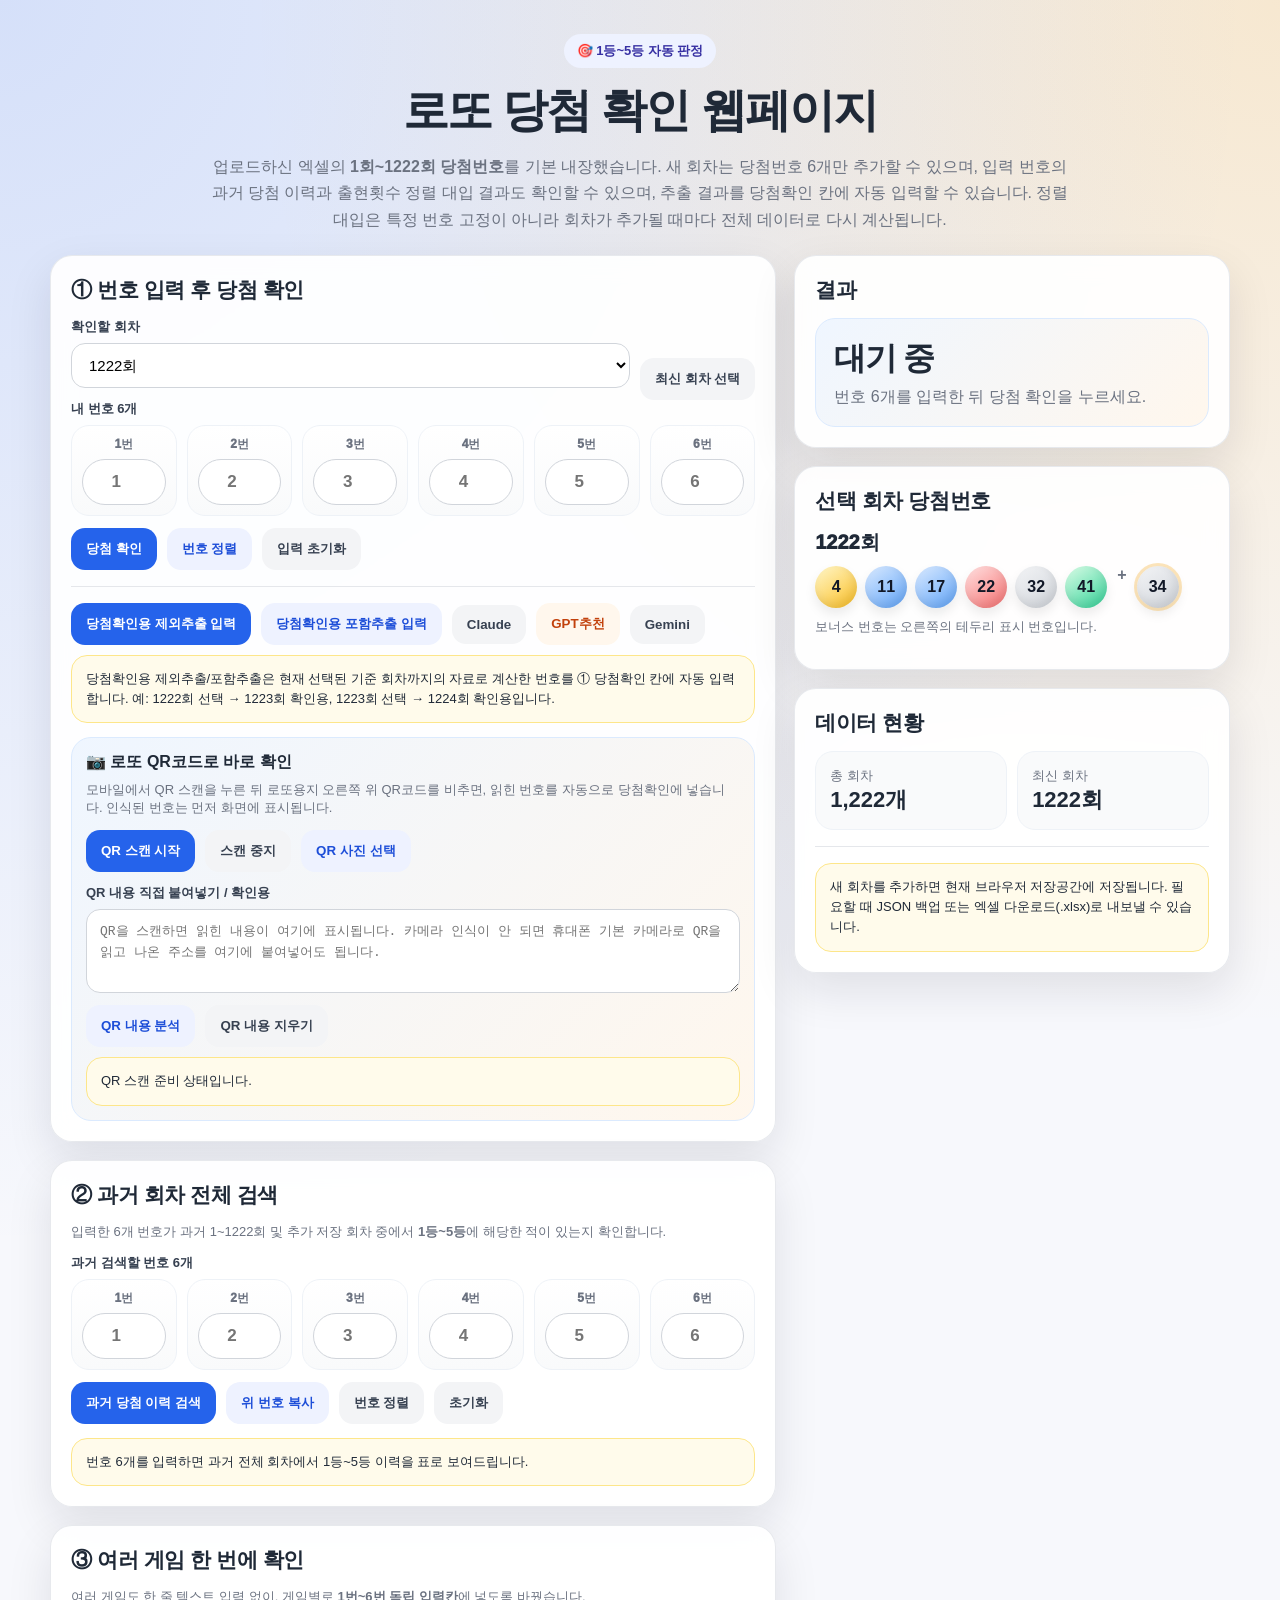
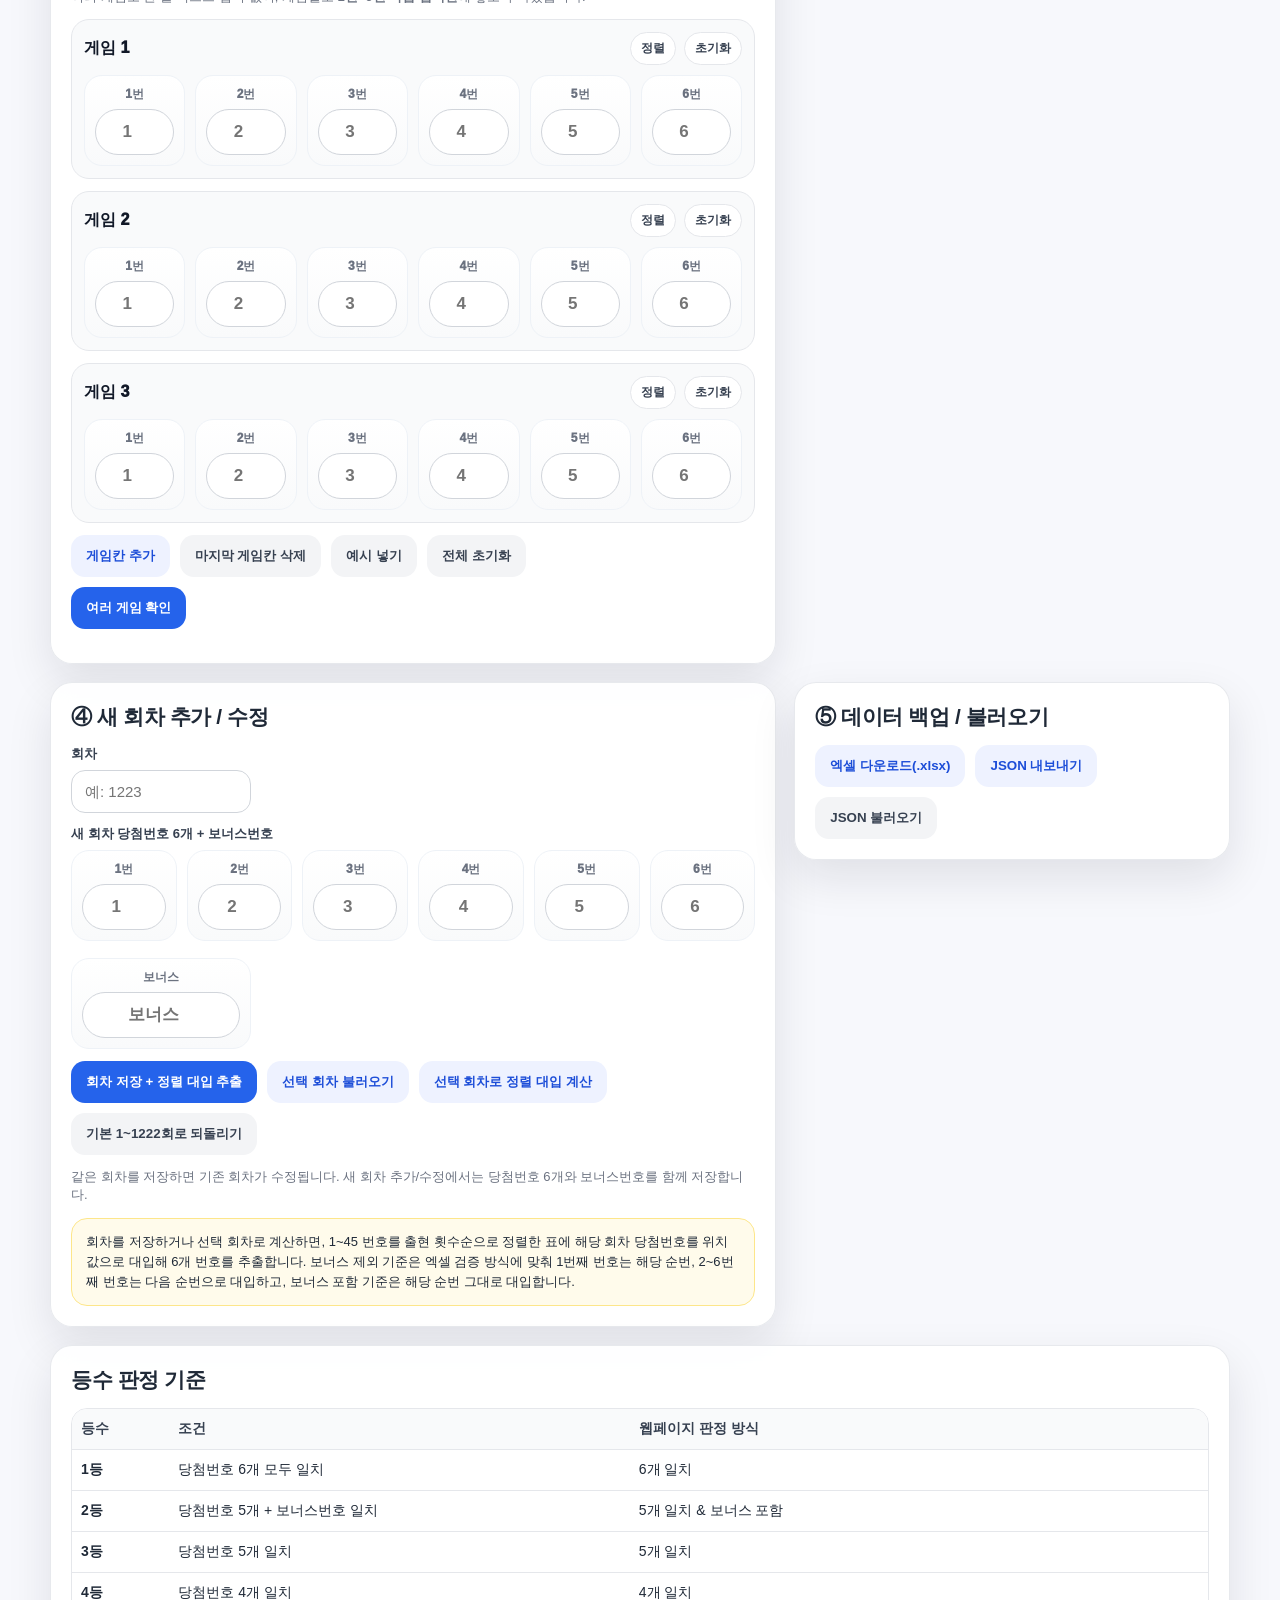
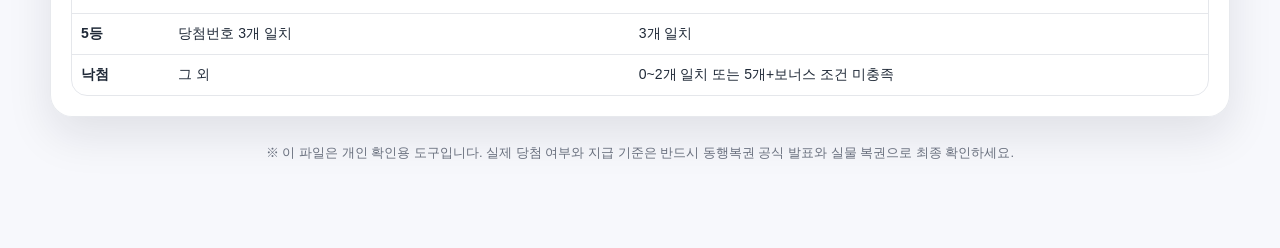
==== lotto.html @ 0f0f3760 "Add files via upload" ====
<!doctype html>
<html lang="ko">
<head>
  <meta charset="utf-8" />
  <meta name="viewport" content="width=device-width, initial-scale=1" />
  <meta http-equiv="Content-Security-Policy" content="default-src 'self'; script-src 'self'; style-src 'self' 'unsafe-inline'; img-src 'self' data: blob:; connect-src 'self'; object-src 'none'; base-uri 'self'; form-action 'self';" />
  <title>로또 당첨 확인 웹페이지</title>
  <style>
    :root {
      --bg: #f7f8fc;
      --panel: rgba(255,255,255,0.92);
      --text: #1f2937;
      --muted: #6b7280;
      --line: #e5e7eb;
      --primary: #2563eb;
      --primary-dark: #1d4ed8;
      --accent: #f59e0b;
      --good: #059669;
      --bad: #dc2626;
      --shadow: 0 18px 45px rgba(15, 23, 42, 0.10);
      --radius: 22px;
    }
    * { box-sizing: border-box; }
    body {
      margin: 0;
      font-family: -apple-system, BlinkMacSystemFont, "Segoe UI", "Noto Sans KR", Arial, sans-serif;
      color: var(--text);
      background:
        radial-gradient(circle at top left, rgba(37,99,235,0.16), transparent 34%),
        radial-gradient(circle at top right, rgba(245,158,11,0.18), transparent 28%),
        var(--bg);
      min-height: 100vh;
    }
    header {
      padding: 34px 20px 22px;
      text-align: center;
    }
    .eyebrow {
      display:inline-flex; align-items:center; gap:8px;
      padding: 8px 13px;
      border-radius: 999px;
      background: #eef2ff;
      color: #3730a3;
      font-size: 13px;
      font-weight: 800;
      margin-bottom: 12px;
    }
    h1 { margin: 0; font-size: clamp(28px, 5vw, 46px); letter-spacing: -0.04em; }
    .sub { margin: 12px auto 0; max-width: 860px; color: var(--muted); line-height: 1.65; }
    main { width: min(1180px, calc(100% - 28px)); margin: 0 auto 54px; }
    .grid { display:grid; grid-template-columns: 1.25fr 0.75fr; gap: 18px; align-items:start; }
    @media (max-width: 920px) { .grid { grid-template-columns: 1fr; } }
    .card {
      background: var(--panel);
      border: 1px solid rgba(229,231,235,0.9);
      border-radius: var(--radius);
      box-shadow: var(--shadow);
      padding: 20px;
      backdrop-filter: blur(12px);
      margin-bottom: 18px;
    }
    .card h2 { margin: 0 0 14px; font-size: 21px; letter-spacing: -0.02em; }
    .row { display:flex; flex-wrap:wrap; gap: 10px; align-items:center; }
    .field { display:flex; flex-direction:column; gap: 7px; margin-bottom: 12px; }
    label { font-size: 13px; font-weight: 800; color: #374151; }
    input, select, textarea {
      width: 100%;
      border: 1px solid #d1d5db;
      border-radius: 14px;
      padding: 12px 13px;
      font-size: 15px;
      background: #fff;
      outline: none;
      transition: 0.15s ease;
    }
    input:focus, select:focus, textarea:focus { border-color: var(--primary); box-shadow: 0 0 0 4px rgba(37,99,235,0.12); }
    textarea { min-height: 120px; resize: vertical; line-height: 1.55; }
    .num-inputs { display:grid; grid-template-columns: repeat(6, 1fr); gap: 10px; }
    .num-inputs input { text-align:center; font-weight:900; font-size:17px; }
    .game-list { display:flex; flex-direction:column; gap:12px; }
    .game-row { border:1px solid var(--line); background:#f9fafb; border-radius:18px; padding:12px; }
    .game-row-head { display:flex; align-items:center; justify-content:space-between; gap:10px; margin-bottom:10px; }
    .game-title { font-weight:1000; color:#111827; }
    .game-actions { display:flex; gap:8px; flex-wrap:wrap; }
    .mini-btn { border:1px solid var(--line); background:white; color:#374151; border-radius:999px; padding:7px 10px; font-size:12px; font-weight:900; cursor:pointer; }
    .mini-btn:hover { border-color:var(--primary); color:var(--primary); }

    .num-box {
      display:flex;
      flex-direction:column;
      gap:6px;
      padding: 10px;
      border:1px solid #eef2f7;
      border-radius: 18px;
      background: linear-gradient(180deg, #ffffff, #f9fafb);
    }
    .num-box .num-label {
      font-size: 12px;
      font-weight: 1000;
      color:#6b7280;
      text-align:center;
    }
    .num-box input {
      border-radius: 999px;
      height: 46px;
      padding: 8px;
    }
    .history-summary {
      display:grid;
      grid-template-columns: repeat(3, 1fr);
      gap:10px;
      margin: 12px 0;
    }
    .history-card {
      border:1px solid #e5e7eb;
      border-radius: 18px;
      background:#f9fafb;
      padding: 13px;
    }
    .history-card span { display:block; color:#6b7280; font-size:12px; font-weight:800; }
    .history-card strong { display:block; font-size:20px; margin-top:3px; letter-spacing:-0.03em; }
    .rank-badge {
      display:inline-flex;
      align-items:center;
      justify-content:center;
      min-width:54px;
      padding: 6px 10px;
      border-radius:999px;
      font-weight:1000;
      background:#ecfdf5;
      color:#047857;
    }
    .rank-badge.lost { background:#f3f4f6; color:#6b7280; }
    @media (max-width: 620px) {
      .num-box { padding: 8px; }
      .history-summary { grid-template-columns: 1fr; }
    }
    @media (max-width: 560px) { .num-inputs { grid-template-columns: repeat(3, 1fr); } }
    button {
      border: none;
      border-radius: 14px;
      padding: 12px 15px;
      font-weight: 900;
      cursor: pointer;
      background: #111827;
      color: #fff;
      transition: transform .12s ease, box-shadow .12s ease, background .12s ease;
    }
    button:hover { transform: translateY(-1px); box-shadow: 0 12px 25px rgba(17,24,39,0.16); }
    .primary { background: var(--primary); }
    .primary:hover { background: var(--primary-dark); }
    .soft { background:#eef2ff; color:#1d4ed8; }
    .warn { background:#fff7ed; color:#c2410c; }
    .danger { background:#fee2e2; color:#b91c1c; }
    .ghost { background:#f3f4f6; color:#374151; }
    .pillbox { display:flex; flex-wrap:wrap; gap: 8px; }
    .ball {
      width: 42px; height: 42px;
      border-radius: 999px;
      display:inline-flex; align-items:center; justify-content:center;
      font-weight: 900;
      color:#111827;
      background: linear-gradient(145deg, #fff7cc, #fbbf24);
      box-shadow: inset -3px -5px 10px rgba(0,0,0,.08), 0 6px 12px rgba(0,0,0,.08);
    }
    .ball.blue { background: linear-gradient(145deg, #dbeafe, #60a5fa); }
    .ball.red { background: linear-gradient(145deg, #fee2e2, #f87171); }
    .ball.green { background: linear-gradient(145deg, #dcfce7, #34d399); }
    .ball.gray { background: linear-gradient(145deg, #f3f4f6, #d1d5db); }
    .bonus { outline: 3px solid rgba(245,158,11,.28); }
    .result {
      border-radius: 20px;
      padding: 18px;
      background: linear-gradient(135deg, #eff6ff, #fff7ed);
      border: 1px solid #dbeafe;
    }
    .rank { font-size: 32px; font-weight: 1000; letter-spacing: -0.04em; margin-bottom: 6px; }
    .muted { color: var(--muted); }
    .small { font-size: 13px; }
    .divider { height:1px; background: var(--line); margin: 16px 0; }
    table { width:100%; border-collapse:collapse; overflow:hidden; border-radius: 14px; }
    th, td { border-bottom:1px solid var(--line); padding: 11px 9px; text-align:left; font-size: 14px; vertical-align:top; }
    th { background:#f9fafb; font-weight:900; color:#374151; }
    tr:last-child td { border-bottom: none; }
    .scroll { overflow:auto; max-height: 390px; border:1px solid var(--line); border-radius: 16px; }
    .statgrid { display:grid; grid-template-columns: repeat(2, 1fr); gap: 10px; }
    .stat { padding:14px; border-radius:18px; background:#f9fafb; border:1px solid #eef2f7; }
    .stat strong { display:block; font-size:22px; }
    .notice { padding: 13px 14px; border-radius: 16px; background:#fffbeb; border:1px solid #fde68a; line-height:1.55; }
    .hidden { display:none !important; }
    .footer-note { text-align:center; color:#6b7280; font-size:13px; line-height:1.6; padding: 8px 0 30px; }

    .extract-grid { display:grid; grid-template-columns: repeat(2, 1fr); gap: 12px; margin-top: 12px; }
    .extract-box { border:1px solid #e5e7eb; border-radius:18px; background:#f9fafb; padding:14px; }
    .extract-box h3 { margin:0 0 8px; font-size:15px; }
    .extract-detail { margin-top:10px; font-size:12px; color:#6b7280; line-height:1.6; }
    @media (max-width: 720px) { .extract-grid { grid-template-columns: 1fr; } }

    .qr-panel {
      border: 1px solid #dbeafe;
      background: linear-gradient(135deg, #eff6ff, #fff7ed);
      border-radius: 20px;
      padding: 14px;
      margin-top: 14px;
    }
    .qr-video-wrap {
      overflow: hidden;
      border-radius: 18px;
      border: 1px solid #bfdbfe;
      background: #111827;
      margin-top: 10px;
    }
    #qrVideo {
      width: 100%;
      max-height: 320px;
      display: block;
      background: #111827;
    }
    #qrRawInput { min-height: 84px; font-size: 13px; }
    .qr-result-card {
      border: 1px solid #e5e7eb;
      background: #fff;
      border-radius: 16px;
      padding: 12px;
      margin-top: 10px;
      line-height: 1.55;
    }
    .qr-game-list { display: flex; flex-direction: column; gap: 8px; margin-top: 10px; }
    .qr-game-item {
      display: flex;
      justify-content: space-between;
      align-items: center;
      gap: 8px;
      flex-wrap: wrap;
      padding: 10px;
      border: 1px solid #e5e7eb;
      border-radius: 14px;
      background: #f9fafb;
    }
    .qr-game-item strong { letter-spacing: -0.02em; }
    @media (max-width: 560px) {
      .qr-game-item { align-items: stretch; }
      .qr-game-item button { width: 100%; }
    }
  </style>
<!-- ver41 lotto button/edit restore patch -->
</head>
<body>
  <header>
    <div class="eyebrow">🎯 1등~5등 자동 판정</div>
    <h1>로또 당첨 확인 웹페이지</h1>
    <p class="sub">업로드하신 엑셀의 <b>1회~1222회 당첨번호</b>를 기본 내장했습니다. 새 회차는 당첨번호 6개만 추가할 수 있으며, 입력 번호의 과거 당첨 이력과 출현횟수 정렬 대입 결과도 확인할 수 있으며, 추출 결과를 당첨확인 칸에 자동 입력할 수 있습니다. 정렬대입은 특정 번호 고정이 아니라 회차가 추가될 때마다 전체 데이터로 다시 계산됩니다.</p>
  </header>

  <main>
    <section class="grid">
      <div>
        <div class="card">
          <h2>① 번호 입력 후 당첨 확인</h2>
          <div class="row" style="align-items:flex-end">
            <div class="field" style="flex: 1 1 220px;">
              <label for="roundSelect">확인할 회차</label>
              <select id="roundSelect"></select>
            </div>
            <button class="ghost" id="latestBtn" type="button">최신 회차 선택</button>
          </div>

          <div class="field">
            <label>내 번호 6개</label>
            <div class="num-inputs" id="ticketInputs">
              <div class="num-box"><span class="num-label">1번</span><input type="number" min="1" max="45" placeholder="1" inputmode="numeric" /></div>
              <div class="num-box"><span class="num-label">2번</span><input type="number" min="1" max="45" placeholder="2" inputmode="numeric" /></div>
              <div class="num-box"><span class="num-label">3번</span><input type="number" min="1" max="45" placeholder="3" inputmode="numeric" /></div>
              <div class="num-box"><span class="num-label">4번</span><input type="number" min="1" max="45" placeholder="4" inputmode="numeric" /></div>
              <div class="num-box"><span class="num-label">5번</span><input type="number" min="1" max="45" placeholder="5" inputmode="numeric" /></div>
              <div class="num-box"><span class="num-label">6번</span><input type="number" min="1" max="45" placeholder="6" inputmode="numeric" /></div>
            </div>
          </div>

          <div class="row">
            <button class="primary" id="checkBtn" type="button">당첨 확인</button>
            <button class="soft" id="sortBtn" type="button">번호 정렬</button>
            <button class="ghost" id="clearBtn" type="button">입력 초기화</button>
          </div>
          <div class="divider"></div>
          <div class="row">
            <button class="primary" id="quickExtractNormalBtn" type="button">당첨확인용 제외추출 입력</button>
            <button class="soft" id="quickExtractBonusBtn" type="button">당첨확인용 포함추출 입력</button>
            <button class="ghost" type="button" data-preset="9,14,26,33,38,41">Claude</button>
            <button class="warn" type="button" data-preset="14,33,38,41,44,45">GPT추천</button>
            <button class="ghost" type="button" data-preset="38,39,41,42,44,45">Gemini</button>
          </div>
          <div class="notice small" style="margin-top:10px">당첨확인용 제외추출/포함추출은 현재 선택된 기준 회차까지의 자료로 계산한 번호를 ① 당첨확인 칸에 자동 입력합니다. 예: 1222회 선택 → 1223회 확인용, 1223회 선택 → 1224회 확인용입니다.</div>

          <div class="qr-panel" id="qrScannerPanel">
            <h3 style="margin:0 0 8px; font-size:16px;">📷 로또 QR코드로 바로 확인</h3>
            <p class="muted small" style="margin-top:0;">모바일에서 QR 스캔을 누른 뒤 로또용지 오른쪽 위 QR코드를 비추면, 읽힌 번호를 자동으로 당첨확인에 넣습니다. 인식된 번호는 먼저 화면에 표시됩니다.</p>
            <div class="row">
              <button class="primary" id="qrStartBtn" type="button">QR 스캔 시작</button>
              <button class="ghost" id="qrStopBtn" type="button">스캔 중지</button>
              <button class="soft" id="qrImageBtn" type="button">QR 사진 선택</button>
              <input id="qrImageFile" class="hidden" type="file" accept="image/*" />
            </div>
            <div class="qr-video-wrap hidden" id="qrVideoWrap">
              <video id="qrVideo" playsinline muted></video>
            </div>
            <canvas id="qrCanvas" class="hidden"></canvas>
            <div class="field" style="margin-top:12px;">
              <label for="qrRawInput">QR 내용 직접 붙여넣기 / 확인용</label>
              <textarea id="qrRawInput" placeholder="QR을 스캔하면 읽힌 내용이 여기에 표시됩니다. 카메라 인식이 안 되면 휴대폰 기본 카메라로 QR을 읽고 나온 주소를 여기에 붙여넣어도 됩니다."></textarea>
            </div>
            <div class="row">
              <button class="soft" id="qrParseBtn" type="button">QR 내용 분석</button>
              <button class="ghost" id="qrClearBtn" type="button">QR 내용 지우기</button>
            </div>
            <div id="qrStatus" class="notice small" style="margin-top:10px;">QR 스캔 준비 상태입니다.</div>
            <div id="qrResult" class="qr-result-card hidden"></div>
          </div>

        </div>

        <div class="card">
          <h2>② 과거 회차 전체 검색</h2>
          <p class="muted small">입력한 6개 번호가 과거 1~1222회 및 추가 저장 회차 중에서 <b>1등~5등</b>에 해당한 적이 있는지 확인합니다.</p>
          <div class="field">
            <label>과거 검색할 번호 6개</label>
            <div class="num-inputs" id="historyInputs">
              <div class="num-box"><span class="num-label">1번</span><input type="number" min="1" max="45" placeholder="1" inputmode="numeric" /></div>
              <div class="num-box"><span class="num-label">2번</span><input type="number" min="1" max="45" placeholder="2" inputmode="numeric" /></div>
              <div class="num-box"><span class="num-label">3번</span><input type="number" min="1" max="45" placeholder="3" inputmode="numeric" /></div>
              <div class="num-box"><span class="num-label">4번</span><input type="number" min="1" max="45" placeholder="4" inputmode="numeric" /></div>
              <div class="num-box"><span class="num-label">5번</span><input type="number" min="1" max="45" placeholder="5" inputmode="numeric" /></div>
              <div class="num-box"><span class="num-label">6번</span><input type="number" min="1" max="45" placeholder="6" inputmode="numeric" /></div>
            </div>
          </div>
          <div class="row">
            <button class="primary" id="historyCheckBtn" type="button">과거 당첨 이력 검색</button>
            <button class="soft" id="copyTicketToHistoryBtn" type="button">위 번호 복사</button>
            <button class="ghost" id="historySortBtn" type="button">번호 정렬</button>
            <button class="ghost" id="historyClearBtn" type="button">초기화</button>
          </div>
          <div id="historyResult" style="margin-top:14px">
            <div class="notice small">번호 6개를 입력하면 과거 전체 회차에서 1등~5등 이력을 표로 보여드립니다.</div>
          </div>
        </div>

        <div class="card">
          <h2>③ 여러 게임 한 번에 확인</h2>
          <p class="muted small">여러 게임도 한 줄 텍스트 입력 없이, 게임별로 <b>1번~6번 독립 입력칸</b>에 넣도록 바꿨습니다.</p>
          <div id="bulkGames" class="game-list"></div>
          <div class="row" style="margin-top:12px">
            <button class="soft" id="addBulkGameBtn" type="button">게임칸 추가</button>
            <button class="ghost" id="removeBulkGameBtn" type="button">마지막 게임칸 삭제</button>
            <button class="ghost" id="bulkSampleBtn" type="button">예시 넣기</button>
            <button class="ghost" id="bulkClearBtn" type="button">전체 초기화</button>
          </div>
          <div class="row" style="margin-top:10px">
            <button class="primary" id="bulkCheckBtn" type="button">여러 게임 확인</button>
          </div>
          <div id="bulkResult" style="margin-top:14px"></div>
        </div>
      </div>

      <aside>
        <div class="card">
          <h2>결과</h2>
          <div id="singleResult" class="result">
            <div class="rank">대기 중</div>
            <div class="muted">번호 6개를 입력한 뒤 당첨 확인을 누르세요.</div>
          </div>
        </div>

        <div class="card">
          <h2>선택 회차 당첨번호</h2>
          <div id="drawInfo"></div>
        </div>

        <div class="card">
          <h2>데이터 현황</h2>
          <div class="statgrid">
            <div class="stat"><span class="muted small">총 회차</span><strong id="totalRounds">-</strong></div>
            <div class="stat"><span class="muted small">최신 회차</span><strong id="latestRound">-</strong></div>
          </div>
          <div class="divider"></div>
          <div class="notice small">새 회차를 추가하면 현재 브라우저 저장공간에 저장됩니다. 필요할 때 JSON 백업 또는 엑셀 다운로드(.xlsx)로 내보낼 수 있습니다.</div>
        </div>
      </aside>
    </section>

    <section class="grid">
      <div class="card">
        <h2>④ 새 회차 추가 / 수정</h2>
        <div class="field" style="max-width:180px;">
          <label>회차</label>
          <input id="addRound" type="number" min="1" placeholder="예: 1223">
        </div>
        <div class="field">
          <label>새 회차 당첨번호 6개 + 보너스번호</label>
          <div class="num-inputs" id="addNumberInputs">
            <div class="num-box"><span class="num-label">1번</span><input type="number" min="1" max="45" placeholder="1" inputmode="numeric" /></div>
            <div class="num-box"><span class="num-label">2번</span><input type="number" min="1" max="45" placeholder="2" inputmode="numeric" /></div>
            <div class="num-box"><span class="num-label">3번</span><input type="number" min="1" max="45" placeholder="3" inputmode="numeric" /></div>
            <div class="num-box"><span class="num-label">4번</span><input type="number" min="1" max="45" placeholder="4" inputmode="numeric" /></div>
            <div class="num-box"><span class="num-label">5번</span><input type="number" min="1" max="45" placeholder="5" inputmode="numeric" /></div>
            <div class="num-box"><span class="num-label">6번</span><input type="number" min="1" max="45" placeholder="6" inputmode="numeric" /></div>
          </div>
          <div class="num-inputs" style="grid-template-columns:minmax(130px,180px); margin-top:10px;">
            <div class="num-box"><span class="num-label">보너스</span><input id="addBonus" type="number" min="1" max="45" placeholder="보너스" inputmode="numeric" /></div>
          </div>
        </div>
        <div class="row">
          <button class="primary" id="saveRoundBtn" type="button">회차 저장 + 정렬 대입 추출</button>
          <button class="soft" id="loadSelectedRoundBtn" type="button">선택 회차 불러오기</button>
          <button class="soft" id="extractLatestBtn" type="button">선택 회차로 정렬 대입 계산</button>
          <button class="ghost" id="resetDataBtn" type="button">기본 1~1222회로 되돌리기</button>
        </div>
        <p class="muted small">같은 회차를 저장하면 기존 회차가 수정됩니다. 새 회차 추가/수정에서는 당첨번호 6개와 보너스번호를 함께 저장합니다.</p>
        <div id="rankExtractResult" style="margin-top:14px">
          <div class="notice small">회차를 저장하거나 선택 회차로 계산하면, 1~45 번호를 출현 횟수순으로 정렬한 표에 해당 회차 당첨번호를 위치값으로 대입해 6개 번호를 추출합니다. 보너스 제외 기준은 엑셀 검증 방식에 맞춰 1번째 번호는 해당 순번, 2~6번째 번호는 다음 순번으로 대입하고, 보너스 포함 기준은 해당 순번 그대로 대입합니다.</div>
        </div>
      </div>

      <div class="card">
        <h2>⑤ 데이터 백업 / 불러오기</h2>
        <div class="row">
          <button class="soft" id="excelExportBtn" type="button">엑셀 다운로드(.xlsx)</button>
          <button class="soft" id="exportBtn" type="button">JSON 내보내기</button>
          <button class="ghost" id="importBtn" type="button">JSON 불러오기</button>
          <input id="importFile" class="hidden" type="file" accept="application/json,.json" />
        </div>
        <div id="exportArea" class="hidden" style="margin-top:12px">
          <textarea id="exportText" readonly></textarea>
          <p class="muted small">JSON은 웹페이지 백업용이고, 엑셀 다운로드는 업로드하셨던 형식처럼 회차 / 당첨번호 1~6 / 보너스 구조로 저장합니다.</p>
        </div>
      </div>
    </section>

    <section class="card">
      <h2>등수 판정 기준</h2>
      <div class="scroll">
        <table>
          <thead><tr><th>등수</th><th>조건</th><th>웹페이지 판정 방식</th></tr></thead>
          <tbody>
            <tr><td><b>1등</b></td><td>당첨번호 6개 모두 일치</td><td>6개 일치</td></tr>
            <tr><td><b>2등</b></td><td>당첨번호 5개 + 보너스번호 일치</td><td>5개 일치 & 보너스 포함</td></tr>
            <tr><td><b>3등</b></td><td>당첨번호 5개 일치</td><td>5개 일치</td></tr>
            <tr><td><b>4등</b></td><td>당첨번호 4개 일치</td><td>4개 일치</td></tr>
            <tr><td><b>5등</b></td><td>당첨번호 3개 일치</td><td>3개 일치</td></tr>
            <tr><td><b>낙첨</b></td><td>그 외</td><td>0~2개 일치 또는 5개+보너스 조건 미충족</td></tr>
          </tbody>
        </table>
      </div>
    </section>

    <div class="footer-note">※ 이 파일은 개인 확인용 도구입니다. 실제 당첨 여부와 지급 기준은 반드시 동행복권 공식 발표와 실물 복권으로 최종 확인하세요.</div>
  </main>

<script src="./lotto.js?v=53" defer></script>
<!-- ver53 개인블로그 QR계좌삭제확인 lotto.html · 최종 생성일자: 2026-05-15 21:01:55 KST -->
</body>
</html>
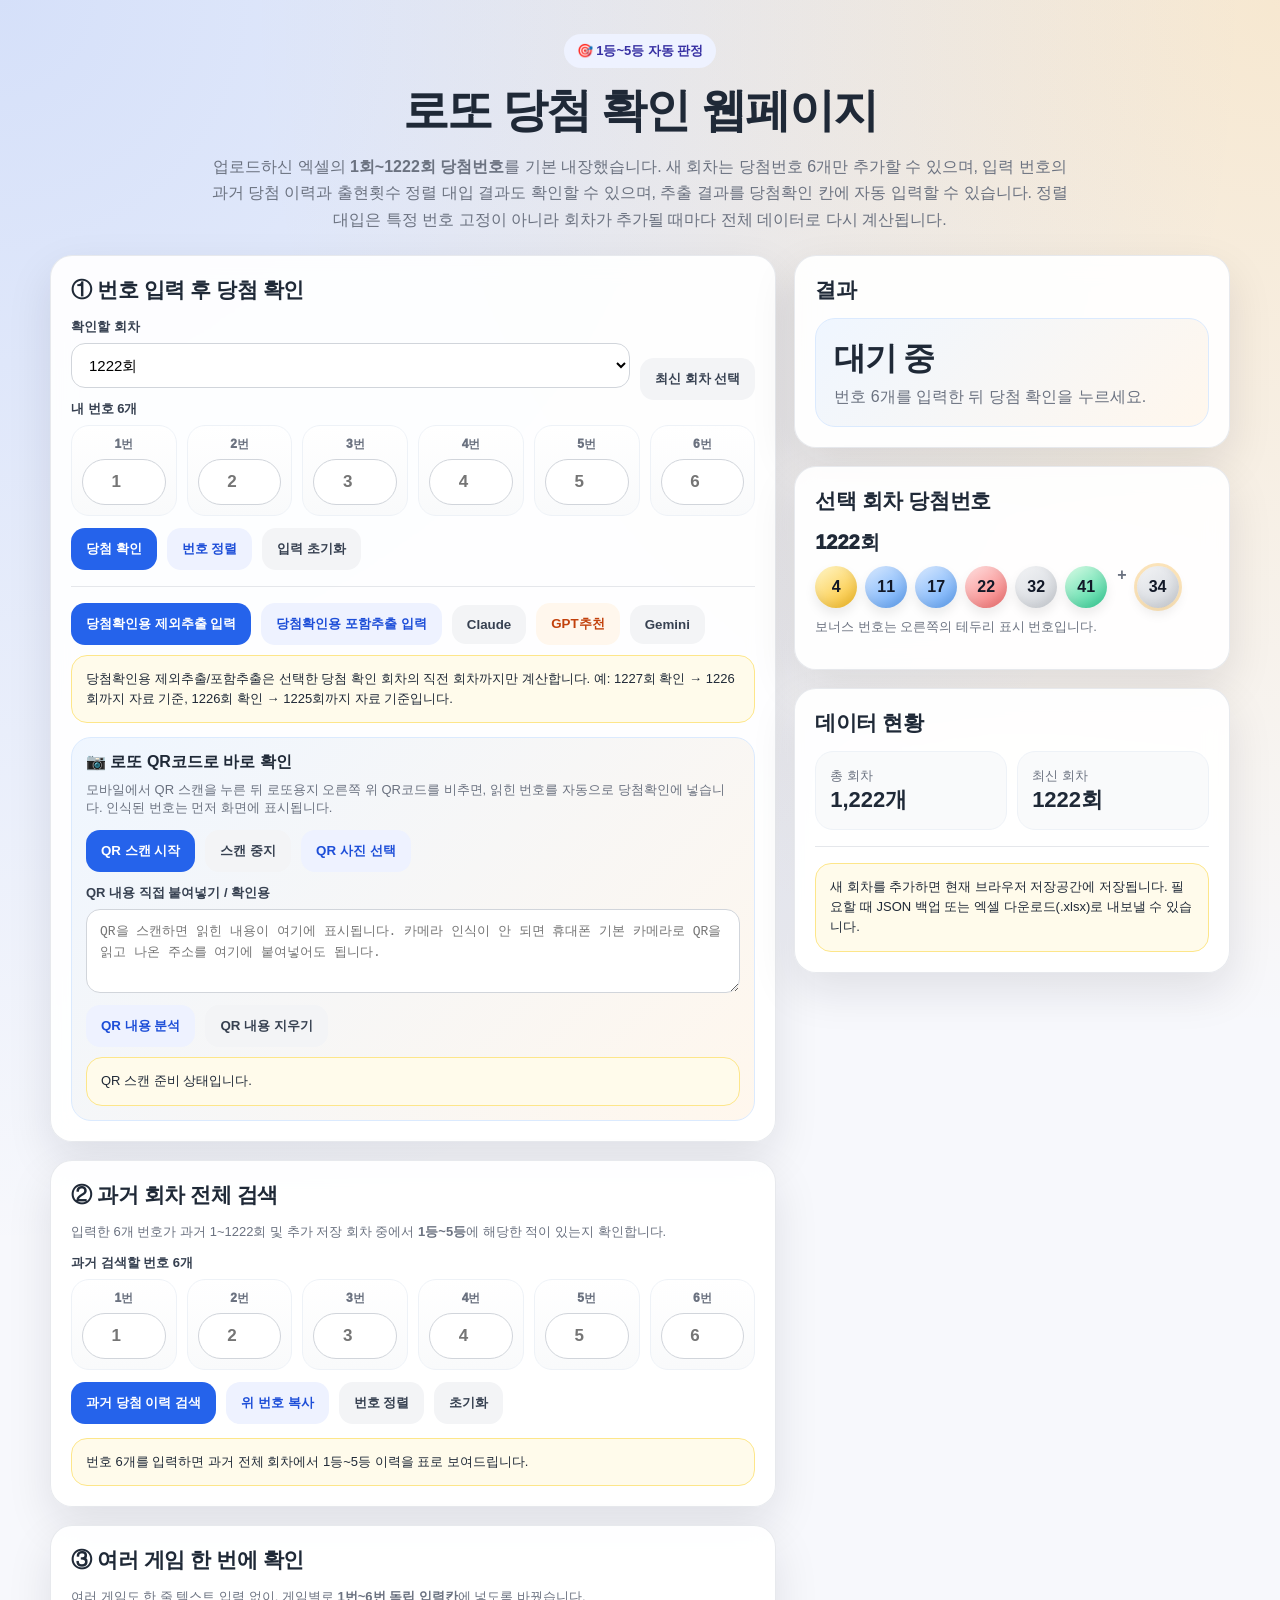
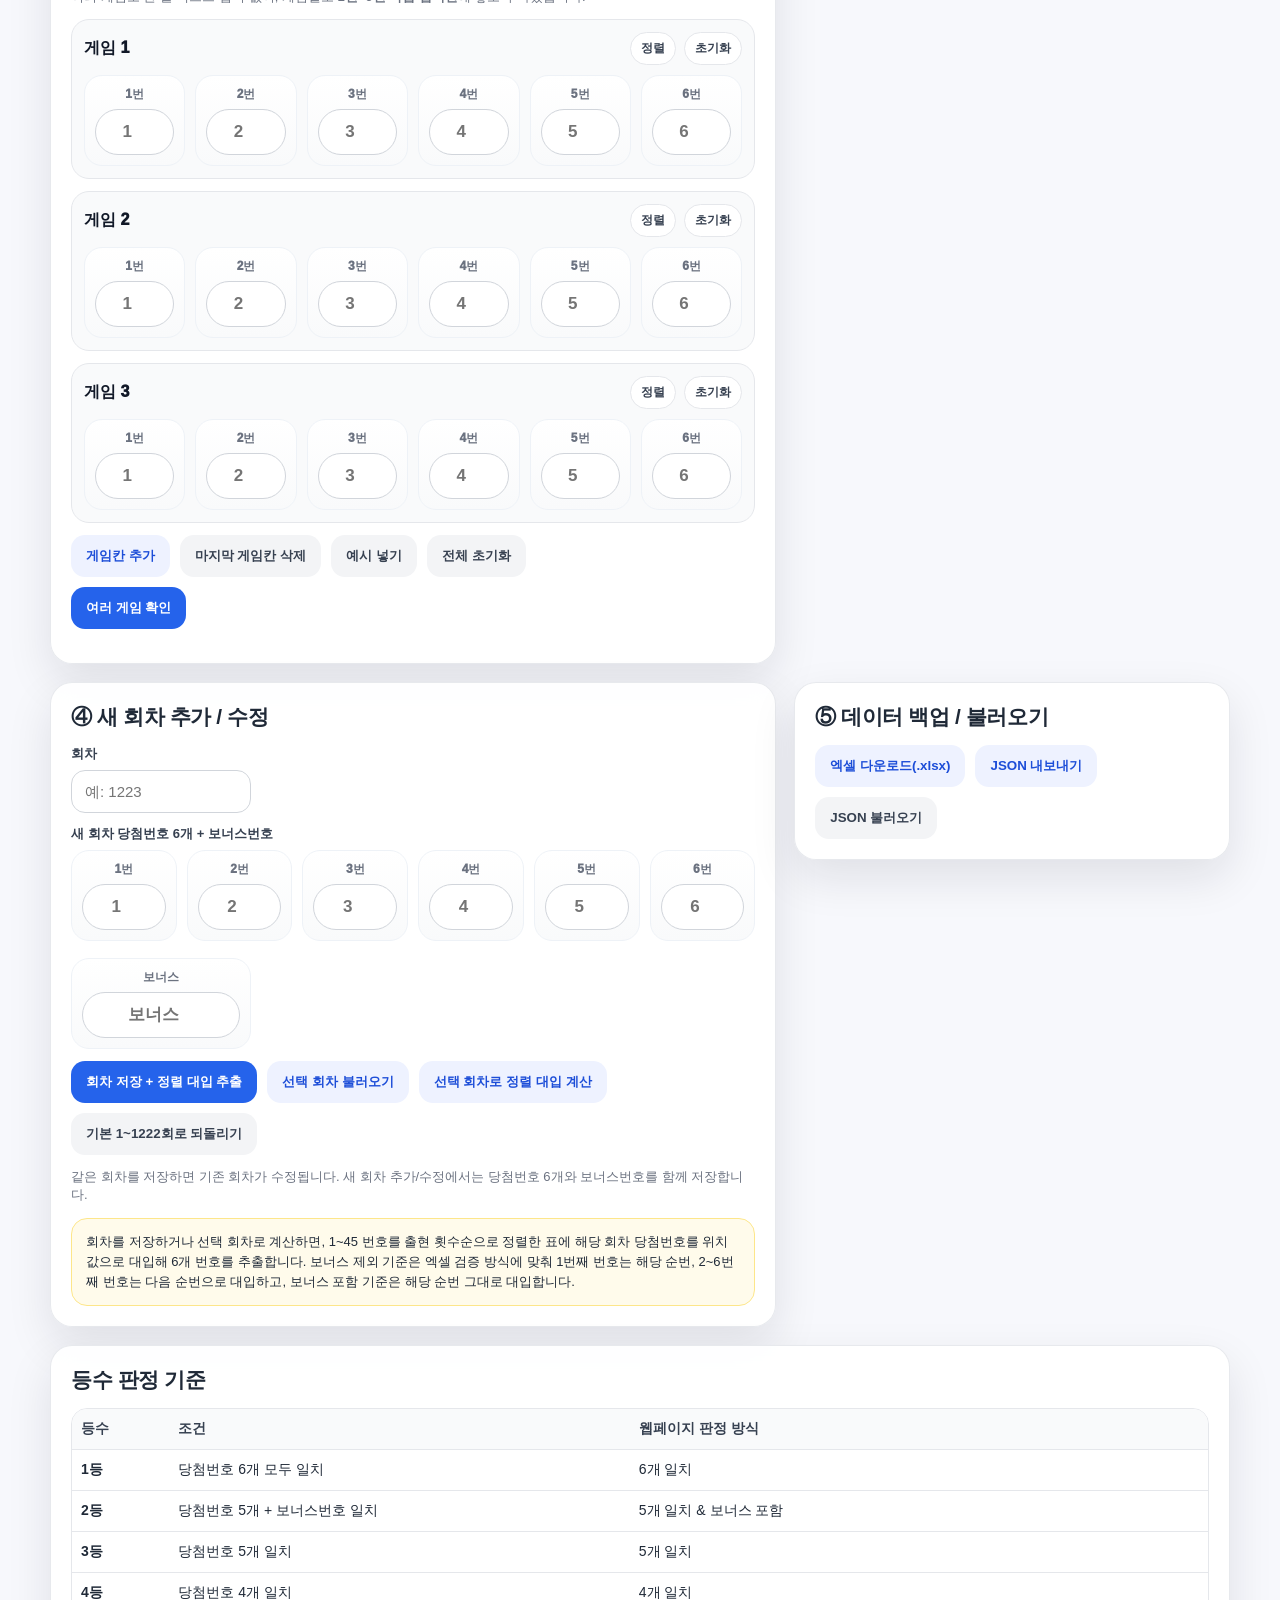
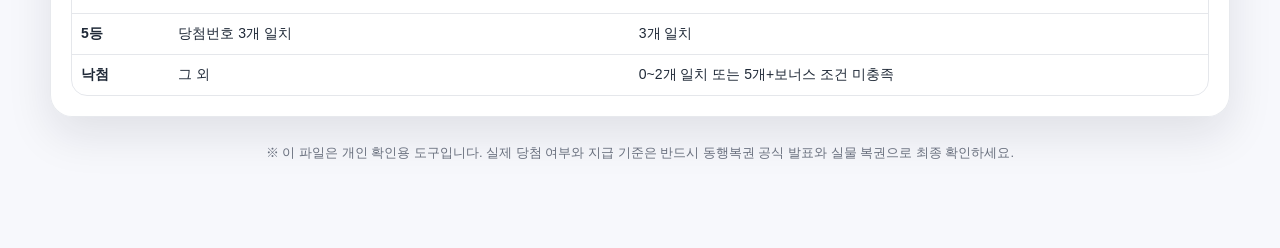
==== commit bd451e67: "Add files via upload" ====
--- a/lotto.html
+++ b/lotto.html
@@ -290,7 +290,7 @@
             <button class="warn" type="button" data-preset="14,33,38,41,44,45">GPT추천</button>
             <button class="ghost" type="button" data-preset="38,39,41,42,44,45">Gemini</button>
           </div>
-          <div class="notice small" style="margin-top:10px">당첨확인용 제외추출/포함추출은 현재 선택된 기준 회차까지의 자료로 계산한 번호를 ① 당첨확인 칸에 자동 입력합니다. 예: 1222회 선택 → 1223회 확인용, 1223회 선택 → 1224회 확인용입니다.</div>
+          <div class="notice small" style="margin-top:10px">당첨확인용 제외추출/포함추출은 선택한 당첨 확인 회차의 직전 회차까지만 계산합니다. 예: 1227회 확인 → 1226회까지 자료 기준, 1226회 확인 → 1225회까지 자료 기준입니다.</div>
 
           <div class="qr-panel" id="qrScannerPanel">
             <h3 style="margin:0 0 8px; font-size:16px;">📷 로또 QR코드로 바로 확인</h3>
@@ -455,7 +455,7 @@
     <div class="footer-note">※ 이 파일은 개인 확인용 도구입니다. 실제 당첨 여부와 지급 기준은 반드시 동행복권 공식 발표와 실물 복권으로 최종 확인하세요.</div>
   </main>
 
-<script src="./lotto.js?v=53" defer></script>
-<!-- ver53 개인블로그 QR계좌삭제확인 lotto.html · 최종 생성일자: 2026-05-15 21:01:55 KST -->
+<script src="./lotto.js?v=73" defer></script>
+<!-- ver73 개인블로그_로또당첨확인기준수정 lotto.html · 최종 생성일자: 2026-06-07 15:37:55 KST -->
 </body>
 </html>
